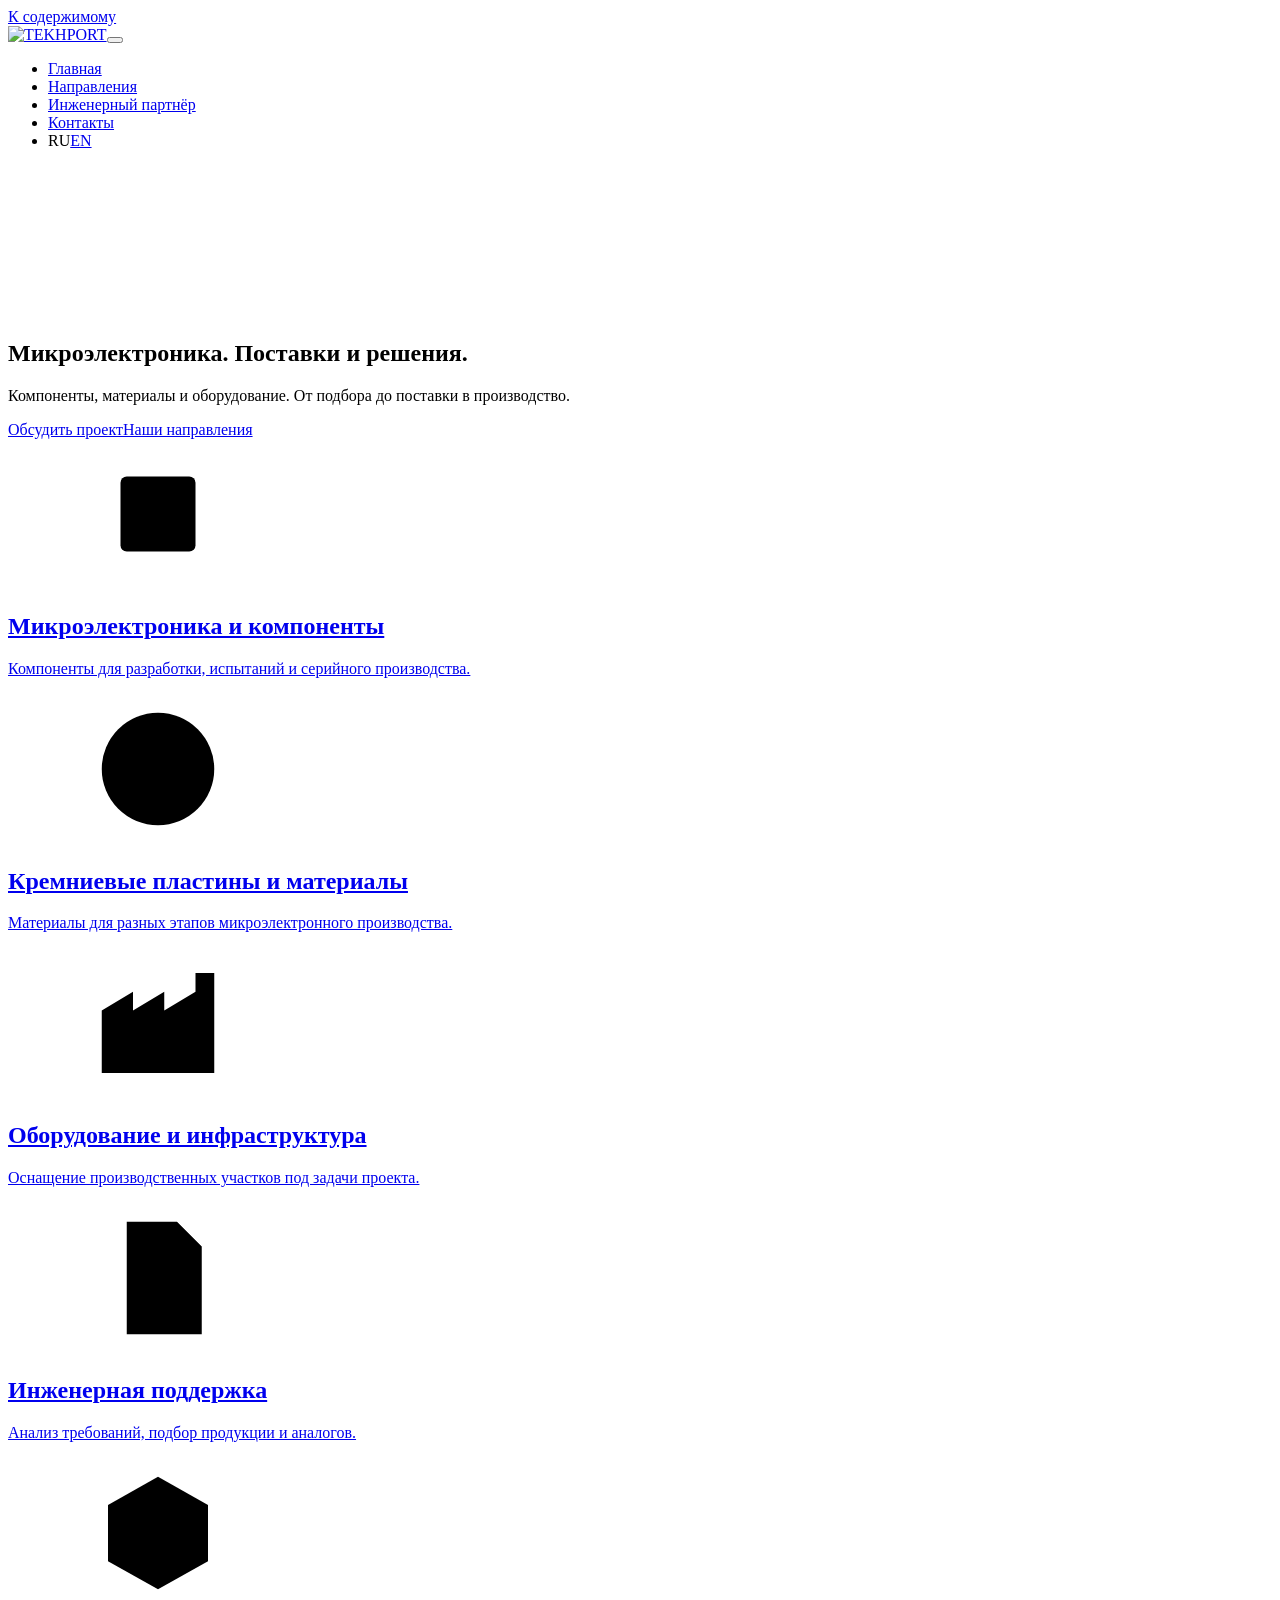
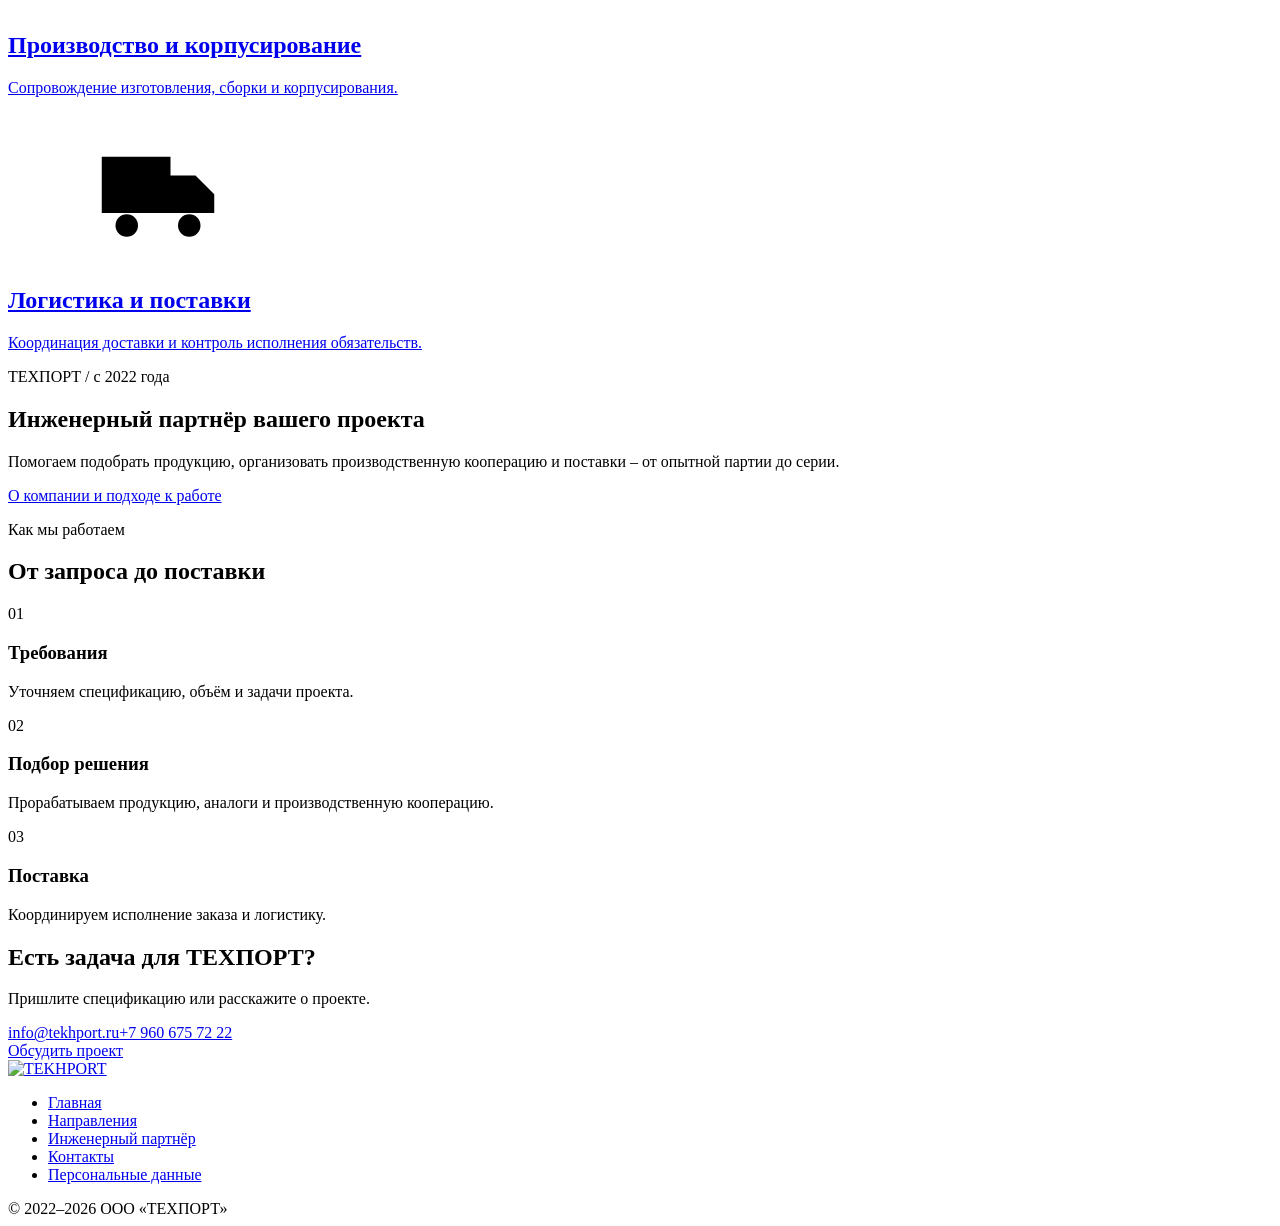
==== index.html @ 311fdd61 "Add files via upload" ====
<!doctype html>
<html lang="ru"><head><meta charset="utf-8"><meta name="viewport" content="width=device-width, initial-scale=1"><title>ТЕХПОРТ – Главная</title><meta name="description" content="Поставки микроэлектроники, материалов и оборудования. Инженерная поддержка и производственная кооперация."><meta name="theme-color" content="#071626"><link rel="icon" href="assets/images/image-bffc818ccebc.png"><link rel="stylesheet" href="assets/style.css"><script src="assets/settings.js"></script><script src="assets/site.js" defer></script></head><body data-page="home"><svg width="0" height="0" style="position:absolute" aria-hidden="true">
  <symbol id="i-chip" viewbox="0 0 24 24"><rect x="6" y="6" width="12" height="12" rx="1"></rect><rect x="9.5" y="9.5" width="5" height="5"></rect><path d="M9 3v3M15 3v3M9 18v3M15 18v3M3 9h3M3 15h3M18 9h3M18 15h3"></path></symbol>
  <symbol id="i-wafer" viewbox="0 0 24 24"><circle cx="12" cy="12" r="9"></circle><path d="M3.5 9h17M3.5 15h17M9 3.5v17M15 3.5v17"></path></symbol>
  <symbol id="i-equip" viewbox="0 0 24 24"><path d="M3 20V10l5-3v3l5-3v3l5-3v-3h3v16z"></path><path d="M7 20v-4h3v4M14 20v-4h3v4"></path></symbol>
  <symbol id="i-pack" viewbox="0 0 24 24"><path d="M12 3l8 4.5v9L12 21l-8-4.5v-9z"></path><path d="M12 12l8-4.5M12 12v9M12 12L4 7.5"></path></symbol>
  <symbol id="i-doc" viewbox="0 0 24 24"><path d="M7 3h8l4 4v14H7z"></path><path d="M15 3v4h4M10 12h6M10 16h6"></path></symbol>
  <symbol id="i-truck" viewbox="0 0 24 24"><path d="M3 7h11v9H3zM14 10h4l3 3v3h-7"></path><circle cx="7" cy="18" r="1.8"></circle><circle cx="17" cy="18" r="1.8"></circle></symbol>
</svg>

<a class="skip" href="#content">К содержимому</a><header><div class="wrap bar"><a class="logo" href="index.html" aria-label="ТЕХПОРТ – главная"><img src="assets/images/image-ec1037bbfa19.png" width="129" height="48" alt="TEKHPORT"></a><button class="burger" aria-label="Открыть меню" aria-expanded="false" aria-controls="nav"><span></span><span></span><span></span></button><nav id="nav" aria-label="Основное меню"><ul><li><a href="index.html" aria-current="page">Главная</a></li><li><a href="directions.html">Направления</a></li><li><a href="engineering.html">Инженерный партнёр</a></li><li><a href="contacts.html">Контакты</a></li><li class="lang"><span aria-current="true">RU</span><a href="en.html" hreflang="en" lang="en">EN</a></li></ul></nav></div></header><main id="content" tabindex="-1"><section class="hero" id="hero">
  <video class="hero-video" id="heroVideo" muted loop playsinline preload="none" aria-hidden="true" tabindex="-1">
    </video>
  <div class="hero-shade"></div>
  <div class="wrap hero-inner">
    <div class="hero-copy">
      <h1>Микроэлектроника.
Поставки и решения.</h1><p class="sub">Компоненты, материалы и оборудование. От подбора до поставки в производство.</p><div class="btn-row"><a class="btn btn-primary" href="contacts.html">Обсудить проект</a><a class="btn btn-ghost" href="directions.html">Наши направления</a></div></div>
  </div>
  <button class="vctl" id="vctl" type="button" hidden aria-label="Приостановить видео">
    <svg class="i-pause" viewbox="0 0 18 18" aria-hidden="true"><rect x="3" y="2" width="4" height="14"></rect><rect x="11" y="2" width="4" height="14"></rect></svg>
    <svg class="i-play" viewbox="0 0 18 18" aria-hidden="true"><path d="M4 2l12 7-12 7z"></path></svg>
  </button>
</section>

<section class="quad home-directions" aria-label="Основные направления">
  <div class="wrap quad-grid">
    <a class="qcard" href="directions.html#components"><svg class="ic" aria-hidden="true"><use href="#i-chip"></use></svg><h2>Микроэлектроника и компоненты</h2><p>Компоненты для разработки, испытаний и серийного производства.</p></a>
    <a class="qcard" href="directions.html#materials"><svg class="ic" aria-hidden="true"><use href="#i-wafer"></use></svg><h2>Кремниевые пластины и материалы</h2><p>Материалы для разных этапов микроэлектронного производства.</p></a>
    <a class="qcard" href="directions.html#equipment"><svg class="ic" aria-hidden="true"><use href="#i-equip"></use></svg><h2>Оборудование и инфраструктура</h2><p>Оснащение производственных участков под задачи проекта.</p></a>
    <a class="qcard" href="directions.html#support"><svg class="ic" aria-hidden="true"><use href="#i-doc"></use></svg><h2>Инженерная поддержка</h2><p>Анализ требований, подбор продукции и аналогов.</p></a>
  <a class="qcard" href="directions.html#contract"><svg class="ic" aria-hidden="true"><use href="#i-pack"></use></svg><h2>Производство и корпусирование</h2><p>Сопровождение изготовления, сборки и корпусирования.</p></a><a class="qcard" href="directions.html#logistics"><svg class="ic" aria-hidden="true"><use href="#i-truck"></use></svg><h2>Логистика и поставки</h2><p>Координация доставки и контроль исполнения обязательств.</p></a></div>
</section>

<section class="home-about"><div class="wrap home-about-grid"><p class="eyebrow">ТЕХПОРТ / с 2022 года</p><div><h2>Инженерный партнёр вашего проекта</h2><p class="lead">Помогаем подобрать продукцию, организовать производственную кооперацию и поставки – от опытной партии до серии.</p><a class="text-link" href="engineering.html">О компании и подходе к работе</a></div></div></section><section class="home-process"><div class="wrap"><p class="eyebrow">Как мы работаем</p><h2>От запроса до поставки</h2><div class="steps"><div class="step"><div class="n">01</div><h3>Требования</h3><p>Уточняем спецификацию, объём и задачи проекта.</p></div><div class="step"><div class="n">02</div><h3>Подбор решения</h3><p>Прорабатываем продукцию, аналоги и производственную кооперацию.</p></div><div class="step"><div class="n">03</div><h3>Поставка</h3><p>Координируем исполнение заказа и логистику.</p></div></div></div></section><section class="contact-band"><div class="wrap"><div><h2>Есть задача для ТЕХПОРТ?</h2><p>Пришлите спецификацию или расскажите о проекте.</p><div class="home-contact-links"><a href="mailto:info@tekhport.ru">info@tekhport.ru</a><a href="tel:+79606757222">+7 960 675 72 22</a></div></div><a class="btn btn-primary" href="contacts.html">Обсудить проект</a></div></section></main><footer><div class="wrap"><a class="flogo" href="index.html"><img src="assets/images/image-ec1037bbfa19.png" width="150" height="56" alt="TEKHPORT"></a><ul><li><a href="index.html">Главная</a></li><li><a href="directions.html">Направления</a></li><li><a href="engineering.html">Инженерный партнёр</a></li><li><a href="contacts.html">Контакты</a></li><li><a href="#privacy" data-open-privacy>Персональные данные</a></li></ul><span>© 2022–2026 ООО «ТЕХПОРТ»</span></div></footer><dialog id="privacy" aria-labelledby="privacy-title">
  <h2 id="privacy-title">Условия обработки персональных данных</h2>
  <p>Оператор персональных данных – ООО «ТЕХПОРТ» (info@tekhport.ru).</p>
<ol>
<li>Мы получаем данные, которые вы указываете в форме: имя, адрес электронной почты, телефон и текст сообщения.</li>
<li>Данные используются только для ответа на ваш запрос и подготовки предложения.</li>
<li>Отправляя форму, вы соглашаетесь на обработку этих данных для указанной цели. Согласие действует до достижения цели обработки или до его отзыва.</li>
<li>Чтобы отозвать согласие или запросить удаление данных, напишите на info@tekhport.ru.</li>
</ol>
  <button class="btn btn-primary" type="button" id="privacy-close">Закрыть</button>
</dialog>

</body></html>
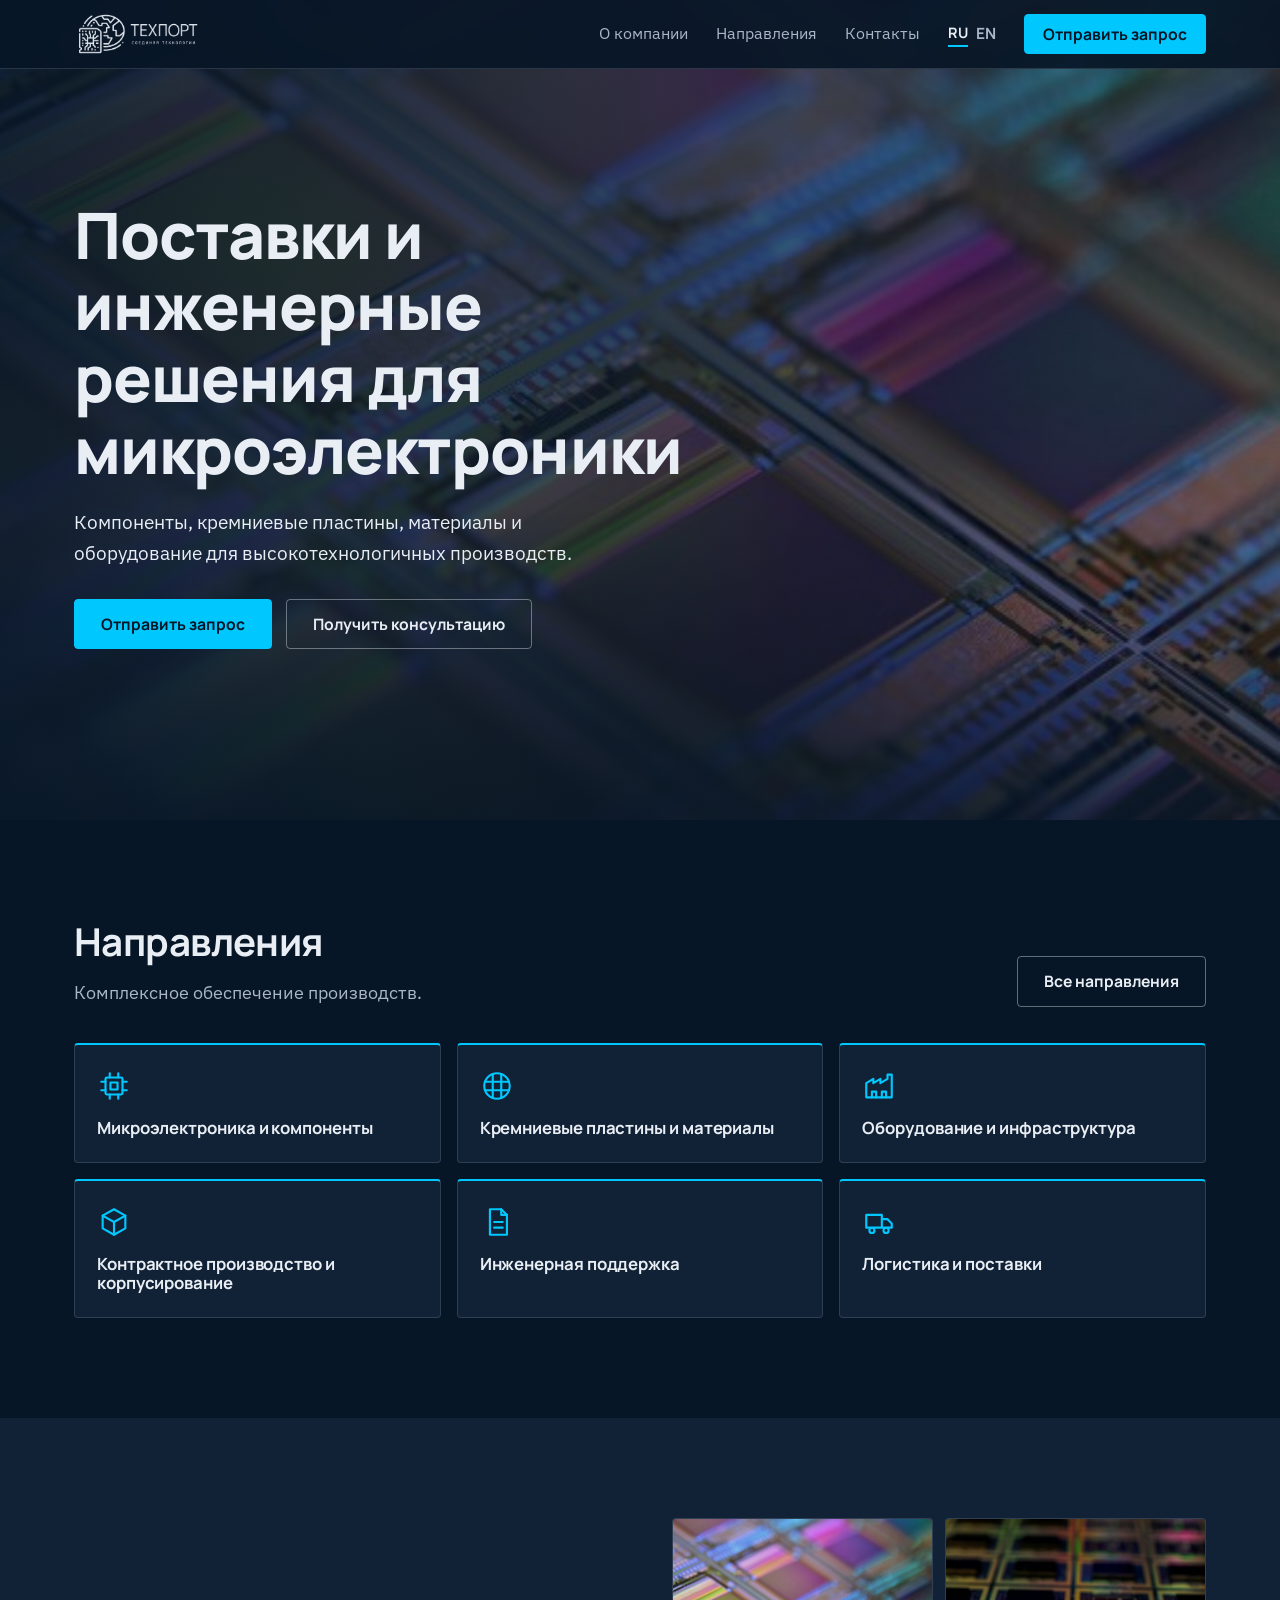
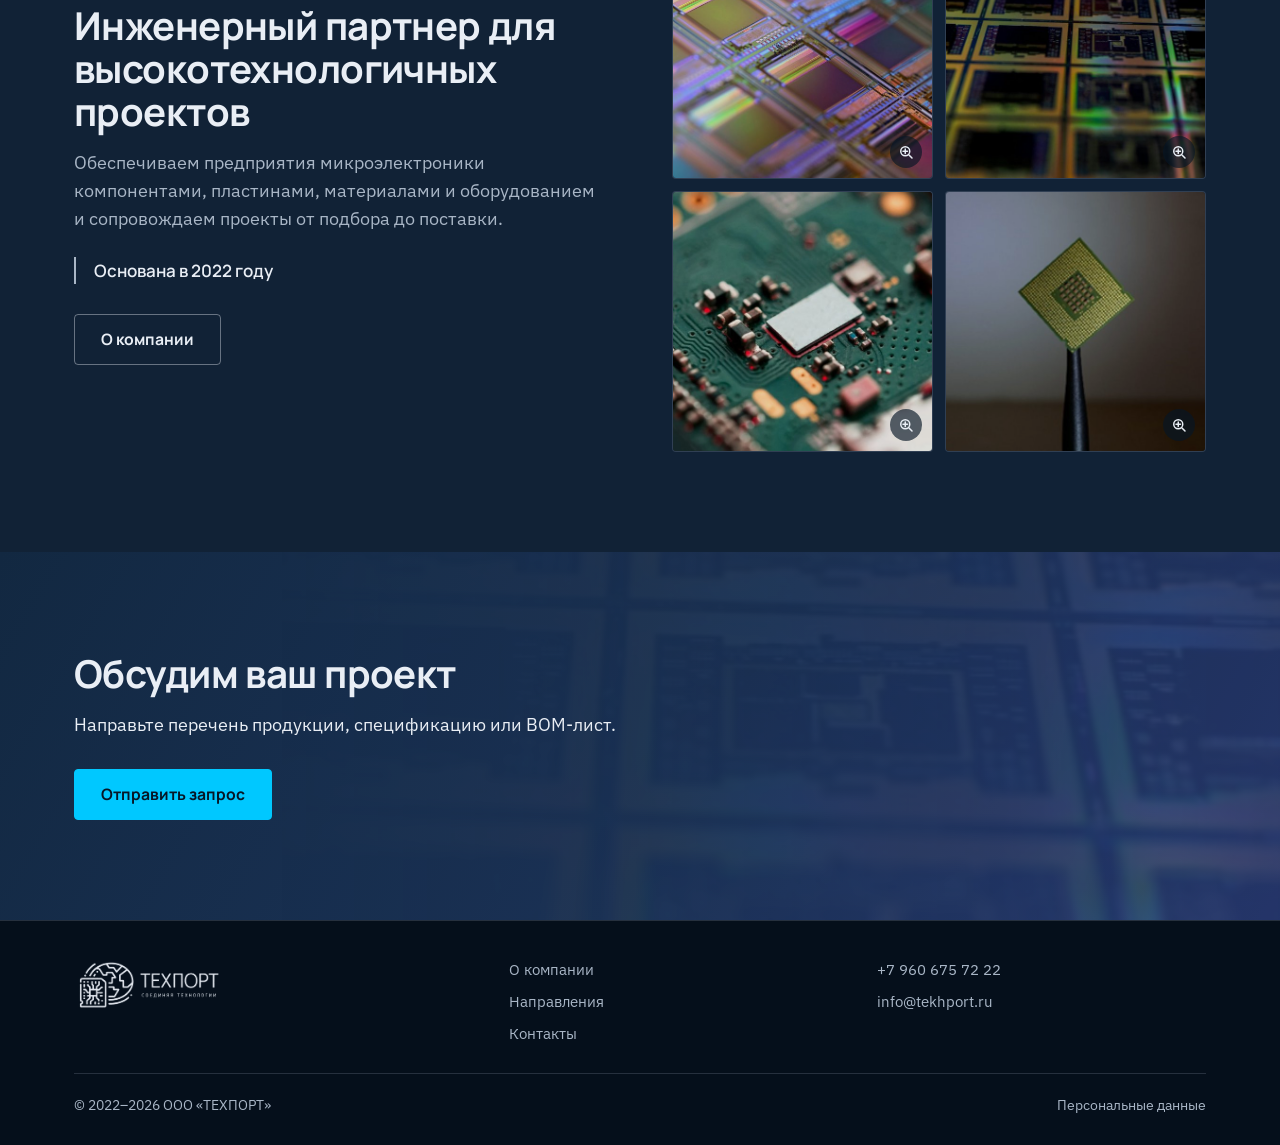
==== commit d14244be: "Add files via upload" ====
--- a/index.html
+++ b/index.html
@@ -1,40 +1,140 @@
-<!doctype html>
-<html lang="ru"><head><meta charset="utf-8"><meta name="viewport" content="width=device-width, initial-scale=1"><title>ТЕХПОРТ – Главная</title><meta name="description" content="Поставки микроэлектроники, материалов и оборудования. Инженерная поддержка и производственная кооперация."><meta name="theme-color" content="#071626"><link rel="icon" href="assets/images/image-bffc818ccebc.png"><link rel="stylesheet" href="assets/style.css"><script src="assets/settings.js"></script><script src="assets/site.js" defer></script></head><body data-page="home"><svg width="0" height="0" style="position:absolute" aria-hidden="true">
-  <symbol id="i-chip" viewbox="0 0 24 24"><rect x="6" y="6" width="12" height="12" rx="1"></rect><rect x="9.5" y="9.5" width="5" height="5"></rect><path d="M9 3v3M15 3v3M9 18v3M15 18v3M3 9h3M3 15h3M18 9h3M18 15h3"></path></symbol>
-  <symbol id="i-wafer" viewbox="0 0 24 24"><circle cx="12" cy="12" r="9"></circle><path d="M3.5 9h17M3.5 15h17M9 3.5v17M15 3.5v17"></path></symbol>
-  <symbol id="i-equip" viewbox="0 0 24 24"><path d="M3 20V10l5-3v3l5-3v3l5-3v-3h3v16z"></path><path d="M7 20v-4h3v4M14 20v-4h3v4"></path></symbol>
-  <symbol id="i-pack" viewbox="0 0 24 24"><path d="M12 3l8 4.5v9L12 21l-8-4.5v-9z"></path><path d="M12 12l8-4.5M12 12v9M12 12L4 7.5"></path></symbol>
-  <symbol id="i-doc" viewbox="0 0 24 24"><path d="M7 3h8l4 4v14H7z"></path><path d="M15 3v4h4M10 12h6M10 16h6"></path></symbol>
-  <symbol id="i-truck" viewbox="0 0 24 24"><path d="M3 7h11v9H3zM14 10h4l3 3v3h-7"></path><circle cx="7" cy="18" r="1.8"></circle><circle cx="17" cy="18" r="1.8"></circle></symbol>
+<!DOCTYPE html>
+<html lang="ru">
+<head>
+<meta charset="utf-8">
+<meta name="viewport" content="width=device-width, initial-scale=1">
+<title>ООО «ТЕХПОРТ» — поставки микроэлектроники и инженерные решения</title>
+<meta name="description" content="Поставки микроэлектроники, электронных компонентов, кремниевых пластин, материалов и оборудования для высокотехнологичных производств.">
+<meta name="theme-color" content="#071626">
+<link rel="icon" type="image/png" href="favicon.png">
+<link rel="preconnect" href="https://fonts.googleapis.com">
+<link rel="preconnect" href="https://fonts.gstatic.com" crossorigin>
+<link href="https://fonts.googleapis.com/css2?family=IBM+Plex+Sans:wght@400;500&family=Manrope:wght@500;600;700;800&display=swap" rel="stylesheet">
+<link rel="stylesheet" href="style.css">
+</head>
+<body>
+<svg width="0" height="0" style="position:absolute" aria-hidden="true">
+  <symbol id="i-chip" viewBox="0 0 24 24"><rect x="6" y="6" width="12" height="12" rx="1"/><rect x="9.5" y="9.5" width="5" height="5"/><path d="M9 3v3M15 3v3M9 18v3M15 18v3M3 9h3M3 15h3M18 9h3M18 15h3"/></symbol>
+  <symbol id="i-wafer" viewBox="0 0 24 24"><circle cx="12" cy="12" r="9"/><path d="M3.5 9h17M3.5 15h17M9 3.5v17M15 3.5v17"/></symbol>
+  <symbol id="i-equip" viewBox="0 0 24 24"><path d="M3 20V10l5-3v3l5-3v3l5-3v-3h3v16z"/><path d="M7 20v-4h3v4M14 20v-4h3v4"/></symbol>
+  <symbol id="i-pack" viewBox="0 0 24 24"><path d="M12 3l8 4.5v9L12 21l-8-4.5v-9z"/><path d="M12 12l8-4.5M12 12v9M12 12L4 7.5"/></symbol>
+  <symbol id="i-doc" viewBox="0 0 24 24"><path d="M7 3h8l4 4v14H7z"/><path d="M15 3v4h4M10 12h6M10 16h6"/></symbol>
+  <symbol id="i-truck" viewBox="0 0 24 24"><path d="M3 7h11v9H3zM14 10h4l3 3v3h-7"/><circle cx="7" cy="18" r="1.8"/><circle cx="17" cy="18" r="1.8"/></symbol>
 </svg>
 
-<a class="skip" href="#content">К содержимому</a><header><div class="wrap bar"><a class="logo" href="index.html" aria-label="ТЕХПОРТ – главная"><img src="assets/images/image-ec1037bbfa19.png" width="129" height="48" alt="TEKHPORT"></a><button class="burger" aria-label="Открыть меню" aria-expanded="false" aria-controls="nav"><span></span><span></span><span></span></button><nav id="nav" aria-label="Основное меню"><ul><li><a href="index.html" aria-current="page">Главная</a></li><li><a href="directions.html">Направления</a></li><li><a href="engineering.html">Инженерный партнёр</a></li><li><a href="contacts.html">Контакты</a></li><li class="lang"><span aria-current="true">RU</span><a href="en.html" hreflang="en" lang="en">EN</a></li></ul></nav></div></header><main id="content" tabindex="-1"><section class="hero" id="hero">
-  <video class="hero-video" id="heroVideo" muted loop playsinline preload="none" aria-hidden="true" tabindex="-1">
-    </video>
+<header>
+  <div class="wrap bar">
+    <a class="logo" href="index.html" aria-label="ТЕХПОРТ — на главную"><img src="logo.png" width="129" height="48" alt="ООО «ТЕХПОРТ»"></a>
+    <button class="burger" aria-label="Открыть меню" aria-expanded="false" aria-controls="nav"><span></span><span></span><span></span></button>
+    <nav id="nav" aria-label="Основное меню">
+      <ul>
+        <li><a href="about.html">О компании</a></li>
+        <li><a href="directions.html">Направления</a></li>
+        <li><a href="contacts.html">Контакты</a></li>
+        <li class="lang" aria-label="Language"><span aria-current="true">RU</span><a href="en.html" hreflang="en" lang="en">EN</a></li>
+        <li><a class="btn btn-primary" style="padding:10px 18px;color:var(--navy)" href="contacts.html?topic=%D0%9E%D0%B1%D1%89%D0%B8%D0%B9%20%D0%B7%D0%B0%D0%BF%D1%80%D0%BE%D1%81">Отправить запрос</a></li>
+      </ul>
+    </nav>
+  </div>
+</header>
+
+<main id="top">
+
+<section class="hero" id="hero">
+  <video class="hero-video" id="heroVideo" muted loop playsinline preload="auto" aria-hidden="true" tabindex="-1">
+    <source src="hero.mp4" type="video/mp4">
+    <source src="hero.MP4" type="video/mp4">
+    <source src="hero.mov" type="video/quicktime">
+    <source src="hero.MOV" type="video/quicktime">
+    <source src="hero.webm" type="video/webm">
+  </video>
   <div class="hero-shade"></div>
   <div class="wrap hero-inner">
     <div class="hero-copy">
-      <h1>Микроэлектроника.
-Поставки и решения.</h1><p class="sub">Компоненты, материалы и оборудование. От подбора до поставки в производство.</p><div class="btn-row"><a class="btn btn-primary" href="contacts.html">Обсудить проект</a><a class="btn btn-ghost" href="directions.html">Наши направления</a></div></div>
+      <h1>Поставки и инженерные решения для микроэлектроники</h1>
+      <p class="sub">Компоненты, кремниевые пластины, материалы и оборудование для высокотехнологичных производств.</p>
+      <div class="btn-row">
+        <a class="btn btn-primary" href="contacts.html?topic=%D0%9E%D0%B1%D1%89%D0%B8%D0%B9%20%D0%B7%D0%B0%D0%BF%D1%80%D0%BE%D1%81">Отправить запрос</a>
+        <a class="btn btn-ghost" href="contacts.html?topic=%D0%9A%D0%BE%D0%BD%D1%81%D1%83%D0%BB%D1%8C%D1%82%D0%B0%D1%86%D0%B8%D1%8F">Получить консультацию</a>
+      </div>
+    </div>
   </div>
   <button class="vctl" id="vctl" type="button" hidden aria-label="Приостановить видео">
-    <svg class="i-pause" viewbox="0 0 18 18" aria-hidden="true"><rect x="3" y="2" width="4" height="14"></rect><rect x="11" y="2" width="4" height="14"></rect></svg>
-    <svg class="i-play" viewbox="0 0 18 18" aria-hidden="true"><path d="M4 2l12 7-12 7z"></path></svg>
+    <svg class="i-pause" viewBox="0 0 18 18" aria-hidden="true"><rect x="3" y="2" width="4" height="14"/><rect x="11" y="2" width="4" height="14"/></svg>
+    <svg class="i-play" viewBox="0 0 18 18" aria-hidden="true"><path d="M4 2l12 7-12 7z"/></svg>
   </button>
 </section>
 
-<section class="quad home-directions" aria-label="Основные направления">
-  <div class="wrap quad-grid">
-    <a class="qcard" href="directions.html#components"><svg class="ic" aria-hidden="true"><use href="#i-chip"></use></svg><h2>Микроэлектроника и компоненты</h2><p>Компоненты для разработки, испытаний и серийного производства.</p></a>
-    <a class="qcard" href="directions.html#materials"><svg class="ic" aria-hidden="true"><use href="#i-wafer"></use></svg><h2>Кремниевые пластины и материалы</h2><p>Материалы для разных этапов микроэлектронного производства.</p></a>
-    <a class="qcard" href="directions.html#equipment"><svg class="ic" aria-hidden="true"><use href="#i-equip"></use></svg><h2>Оборудование и инфраструктура</h2><p>Оснащение производственных участков под задачи проекта.</p></a>
-    <a class="qcard" href="directions.html#support"><svg class="ic" aria-hidden="true"><use href="#i-doc"></use></svg><h2>Инженерная поддержка</h2><p>Анализ требований, подбор продукции и аналогов.</p></a>
-  <a class="qcard" href="directions.html#contract"><svg class="ic" aria-hidden="true"><use href="#i-pack"></use></svg><h2>Производство и корпусирование</h2><p>Сопровождение изготовления, сборки и корпусирования.</p></a><a class="qcard" href="directions.html#logistics"><svg class="ic" aria-hidden="true"><use href="#i-truck"></use></svg><h2>Логистика и поставки</h2><p>Координация доставки и контроль исполнения обязательств.</p></a></div>
+<section class="sec">
+  <div class="wrap">
+    <div class="head-row">
+      <div><h2>Направления</h2><p class="lead">Комплексное обеспечение производств.</p></div>
+      <a class="btn btn-ghost" href="directions.html">Все направления</a>
+    </div>
+    <div class="tiles">
+      <a class="tile" href="directions.html#components"><svg class="ic" aria-hidden="true"><use href="#i-chip"/></svg><h3>Микроэлектроника и компоненты</h3></a>
+      <a class="tile" href="directions.html#materials"><svg class="ic" aria-hidden="true"><use href="#i-wafer"/></svg><h3>Кремниевые пластины и материалы</h3></a>
+      <a class="tile" href="directions.html#equipment"><svg class="ic" aria-hidden="true"><use href="#i-equip"/></svg><h3>Оборудование и инфраструктура</h3></a>
+      <a class="tile" href="directions.html#contract"><svg class="ic" aria-hidden="true"><use href="#i-pack"/></svg><h3>Контрактное производство и корпусирование</h3></a>
+      <a class="tile" href="directions.html#support"><svg class="ic" aria-hidden="true"><use href="#i-doc"/></svg><h3>Инженерная поддержка</h3></a>
+      <a class="tile" href="directions.html#logistics"><svg class="ic" aria-hidden="true"><use href="#i-truck"/></svg><h3>Логистика и поставки</h3></a>
+    </div>
+  </div>
 </section>
 
-<section class="home-about"><div class="wrap home-about-grid"><p class="eyebrow">ТЕХПОРТ / с 2022 года</p><div><h2>Инженерный партнёр вашего проекта</h2><p class="lead">Помогаем подобрать продукцию, организовать производственную кооперацию и поставки – от опытной партии до серии.</p><a class="text-link" href="engineering.html">О компании и подходе к работе</a></div></div></section><section class="home-process"><div class="wrap"><p class="eyebrow">Как мы работаем</p><h2>От запроса до поставки</h2><div class="steps"><div class="step"><div class="n">01</div><h3>Требования</h3><p>Уточняем спецификацию, объём и задачи проекта.</p></div><div class="step"><div class="n">02</div><h3>Подбор решения</h3><p>Прорабатываем продукцию, аналоги и производственную кооперацию.</p></div><div class="step"><div class="n">03</div><h3>Поставка</h3><p>Координируем исполнение заказа и логистику.</p></div></div></div></section><section class="contact-band"><div class="wrap"><div><h2>Есть задача для ТЕХПОРТ?</h2><p>Пришлите спецификацию или расскажите о проекте.</p><div class="home-contact-links"><a href="mailto:info@tekhport.ru">info@tekhport.ru</a><a href="tel:+79606757222">+7 960 675 72 22</a></div></div><a class="btn btn-primary" href="contacts.html">Обсудить проект</a></div></section></main><footer><div class="wrap"><a class="flogo" href="index.html"><img src="assets/images/image-ec1037bbfa19.png" width="150" height="56" alt="TEKHPORT"></a><ul><li><a href="index.html">Главная</a></li><li><a href="directions.html">Направления</a></li><li><a href="engineering.html">Инженерный партнёр</a></li><li><a href="contacts.html">Контакты</a></li><li><a href="#privacy" data-open-privacy>Персональные данные</a></li></ul><span>© 2022–2026 ООО «ТЕХПОРТ»</span></div></footer><dialog id="privacy" aria-labelledby="privacy-title">
+<section class="sec alt">
+  <div class="wrap two">
+    <div>
+      <h2>Инженерный партнер для высокотехнологичных проектов</h2>
+      <p class="lead">Обеспечиваем предприятия микроэлектроники компонентами, пластинами, материалами и оборудованием и сопровождаем проекты от подбора до поставки.</p>
+      <p class="fact">Основана в 2022 году</p>
+      <div class="btn-row"><a class="btn btn-ghost" href="about.html">О компании</a></div>
+    </div>
+    <div><div class="gal">
+  <button class="ph" type="button" data-lb aria-label="Открыть фото 1"><img src="photo-1.jpg" alt="Кремниевая пластина, макросъемка" loading="lazy"></button>
+  <button class="ph" type="button" data-lb aria-label="Открыть фото 2"><img src="photo-2.jpg" alt="Кристаллы на кремниевой пластине" loading="lazy"></button>
+  <button class="ph" type="button" data-lb aria-label="Открыть фото 3"><img src="photo-3.jpg" alt="Печатная плата с микросхемой" loading="lazy"></button>
+  <button class="ph" type="button" data-lb aria-label="Открыть фото 4"><img src="photo-4.jpg" alt="Микропроцессор в пинцете" loading="lazy"></button>
+</div>
+<p class="hint">Листайте и нажимайте на фото, чтобы открыть на весь экран.</p></div>
+  </div>
+</section>
+
+<section class="sec cta">
+  <div class="wrap">
+    <h2>Обсудим ваш проект</h2>
+    <p class="lead" style="color:var(--silver)">Направьте перечень продукции, спецификацию или BOM-лист.</p>
+    <div class="btn-row"><a class="btn btn-primary" href="contacts.html?topic=%D0%9E%D0%B1%D1%89%D0%B8%D0%B9%20%D0%B7%D0%B0%D0%BF%D1%80%D0%BE%D1%81">Отправить запрос</a></div>
+  </div>
+</section>
+
+</main>
+
+<footer>
+  <div class="wrap">
+    <div class="f-grid">
+      <a class="flogo" href="index.html" aria-label="ТЕХПОРТ — на главную"><img src="logo.png" width="150" height="56" alt="ООО «ТЕХПОРТ»"></a>
+      <div>
+        <ul aria-label="Разделы">
+          <li><a href="about.html">О компании</a></li>
+          <li><a href="directions.html">Направления</a></li>
+          <li><a href="contacts.html">Контакты</a></li>
+        </ul>
+      </div>
+      <div>
+        <ul aria-label="Контакты">
+          <li><a href="tel:+79606757222">+7 960 675 72 22</a></li>
+          <li><a href="mailto:info@tekhport.ru">info@tekhport.ru</a></li>
+        </ul>
+      </div>
+    </div>
+    <div class="f-bottom"><span>© 2022–2026 ООО «ТЕХПОРТ»</span><a href="#privacy" data-open-privacy>Персональные данные</a></div>
+  </div>
+</footer>
+
+<dialog class="pv" id="privacy" aria-labelledby="privacy-title">
   <h2 id="privacy-title">Условия обработки персональных данных</h2>
-  <p>Оператор персональных данных – ООО «ТЕХПОРТ» (info@tekhport.ru).</p>
+  <p>Оператор персональных данных — ООО «ТЕХПОРТ» (info@tekhport.ru).</p>
 <ol>
 <li>Мы получаем данные, которые вы указываете в форме: имя, адрес электронной почты, телефон и текст сообщения.</li>
 <li>Данные используются только для ответа на ваш запрос и подготовки предложения.</li>
@@ -44,4 +144,14 @@
   <button class="btn btn-primary" type="button" id="privacy-close">Закрыть</button>
 </dialog>
 
-</body></html>+<dialog class="lb" id="lightbox" aria-label="Открыть фото">
+  <div class="lb-stage" id="lb-stage"><img id="lb-img" src="" alt=""></div>
+  <button class="lbb lb-close" id="lb-close" type="button" aria-label="Закрыть"><svg viewBox="0 0 24 24"><path d="M6 6l12 12M18 6L6 18"/></svg></button>
+  <button class="lbb lb-prev" id="lb-prev" type="button" aria-label="Предыдущее фото"><svg viewBox="0 0 24 24"><path d="M15 5l-7 7 7 7"/></svg></button>
+  <button class="lbb lb-next" id="lb-next" type="button" aria-label="Следующее фото"><svg viewBox="0 0 24 24"><path d="M9 5l7 7-7 7"/></svg></button>
+  <div class="lb-count" id="lb-count" aria-live="polite"></div>
+</dialog>
+
+<script src="site.js"></script>
+</body>
+</html>
--- a/style.css
+++ b/style.css
@@ -0,0 +1,233 @@
+:root{
+  --navy:#071626;--graphite:#112236;--cyan:#00c8ff;--violet:#6c7bff;--silver:#e9eef5;--muted:#a9b6c6;
+  --line:rgba(169,182,198,.2);
+  --head:"Manrope","Inter",system-ui,-apple-system,"Segoe UI",Roboto,sans-serif;
+  --body:"IBM Plex Sans","Inter",system-ui,-apple-system,"Segoe UI",Roboto,sans-serif;
+}
+*{box-sizing:border-box;margin:0;padding:0}
+[hidden]{display:none!important}
+html{scroll-behavior:smooth;scroll-padding-top:76px}
+body{background:var(--navy);color:var(--silver);font-family:var(--body);font-size:17px;line-height:1.6;-webkit-font-smoothing:antialiased}
+img{display:block;max-width:100%}
+a{color:inherit}
+h1,h2,h3{font-family:var(--head);line-height:1.12;letter-spacing:-.015em;font-weight:700}
+h1{font-size:clamp(1.85rem,5.2vw,4rem);font-weight:800}
+h2{font-size:clamp(1.6rem,3.4vw,2.4rem)}
+h3{font-size:1.1rem;letter-spacing:-.005em}
+p{max-width:62ch}
+.wrap{max-width:1180px;margin:0 auto;padding:0 24px}
+.sec{padding:clamp(56px,8vw,100px) 0}
+.alt{background:var(--graphite)}
+.lead{color:var(--muted);font-size:1.1rem;margin-top:16px}
+:focus-visible{outline:2px solid var(--cyan);outline-offset:3px}
+
+/* Buttons */
+.btn{display:inline-block;font-family:var(--head);font-weight:700;font-size:.98rem;line-height:1.2;text-decoration:none;padding:15px 26px;border-radius:4px;border:1.5px solid var(--cyan);cursor:pointer;transition:background .2s,color .2s,border-color .2s}
+.btn-primary{background:var(--cyan);color:var(--navy)}
+.btn-primary:hover{background:#4fdcff;border-color:#4fdcff}
+.btn-ghost{background:transparent;color:var(--silver);border-color:rgba(233,238,245,.4)}
+.btn-ghost:hover{border-color:var(--cyan);color:var(--cyan)}
+.btn[disabled]{opacity:.6;cursor:progress}
+.btn-row{display:flex;flex-wrap:wrap;gap:14px;margin-top:30px}
+
+/* Header */
+header{position:fixed;inset:0 0 auto 0;z-index:50;background:rgba(7,22,38,.9);backdrop-filter:blur(10px);-webkit-backdrop-filter:blur(10px);border-bottom:1px solid var(--line)}
+.bar{display:flex;align-items:center;justify-content:space-between;height:68px}
+.logo{display:block;line-height:0}
+.logo img{height:48px;width:auto}
+nav ul{display:flex;gap:28px;list-style:none;align-items:center}
+nav a{text-decoration:none;color:var(--muted);font-size:.97rem;transition:color .2s}
+nav a:hover,nav a[aria-current="page"]{color:var(--silver)}
+nav a[aria-current="page"]{border-bottom:2px solid var(--cyan);padding-bottom:2px}
+.lang{display:flex;gap:8px;font-family:var(--head);font-weight:700;font-size:.9rem;color:var(--muted)}
+.lang [aria-current]{color:var(--silver);border-bottom:2px solid var(--cyan)}
+.burger{display:none;background:none;border:0;color:var(--silver);width:44px;height:44px;cursor:pointer}
+.burger span{display:block;width:24px;height:2px;background:currentColor;margin:6px auto;transition:transform .2s,opacity .2s}
+.burger[aria-expanded="true"] span:nth-child(1){transform:translateY(8px) rotate(45deg)}
+.burger[aria-expanded="true"] span:nth-child(2){opacity:0}
+.burger[aria-expanded="true"] span:nth-child(3){transform:translateY(-8px) rotate(-45deg)}
+
+/* Hero with video (home) */
+.hero{position:relative;isolation:isolate;overflow:hidden;display:flex;align-items:center;min-height:min(100vh,820px);min-height:min(100svh,820px);padding-top:68px;background:url("photo-1.jpg") center/cover no-repeat,#071626}
+.hero-video{position:absolute;inset:0;width:100%;height:100%;object-fit:cover;opacity:0;transition:opacity .9s ease;z-index:-2}
+.hero-video.ready{opacity:1}
+.hero-shade{position:absolute;inset:0;z-index:-1;background:
+  linear-gradient(90deg,rgba(7,22,38,.93) 0%,rgba(7,22,38,.74) 48%,rgba(7,22,38,.34) 100%),
+  linear-gradient(0deg,rgba(7,22,38,.75) 0%,transparent 38%)}
+.hero-inner{width:100%;padding-top:56px;padding-bottom:96px}
+.hero-copy{max-width:700px}
+.hero p.sub{font-size:1.2rem;color:var(--silver);margin-top:22px;max-width:46ch}
+.vctl{position:absolute;right:24px;bottom:24px;width:46px;height:46px;border-radius:50%;border:1px solid rgba(233,238,245,.5);background:rgba(7,22,38,.55);color:var(--silver);display:grid;place-items:center;cursor:pointer;transition:border-color .2s,color .2s}
+.vctl:hover{border-color:var(--cyan);color:var(--cyan)}
+.vctl svg{width:18px;height:18px;fill:currentColor}
+.vctl .i-play{display:none}
+.vctl.paused .i-play{display:block}
+.vctl.paused .i-pause{display:none}
+
+/* Inner page head */
+.phead{padding:calc(68px + clamp(44px,6vw,80px)) 0 clamp(32px,5vw,52px);background:radial-gradient(900px 400px at 85% 0,rgba(0,200,255,.10),transparent 60%),linear-gradient(180deg,#071626,#0b1d31);border-bottom:1px solid var(--line)}
+.phead h1{font-size:clamp(2rem,4.6vw,3.2rem)}
+.phead .lead{max-width:60ch}
+.chips{display:flex;gap:10px;overflow-x:auto;margin-top:26px;padding-bottom:4px;scrollbar-width:none}
+.chips::-webkit-scrollbar{display:none}
+.chips a{flex:none;text-decoration:none;border:1px solid var(--line);border-radius:999px;padding:8px 16px;font-size:.92rem;color:var(--muted);transition:border-color .2s,color .2s}
+.chips a:hover{border-color:var(--cyan);color:var(--silver)}
+
+/* Direction tiles (home) */
+.ic{width:34px;height:34px;fill:none;stroke:var(--cyan);stroke-width:1.5;stroke-linecap:round;stroke-linejoin:round;flex:none}
+.tiles{display:grid;grid-template-columns:repeat(3,1fr);gap:16px;margin-top:36px}
+.tile{display:flex;flex-direction:column;gap:16px;text-decoration:none;background:var(--graphite);border:1px solid var(--line);border-top:2px solid var(--cyan);border-radius:4px;padding:24px 22px;transition:background .2s,border-color .2s}
+.tile:hover{background:#16304b;border-color:rgba(0,200,255,.5);border-top-color:var(--cyan)}
+.tile h3{font-size:1.05rem}
+.head-row{display:flex;flex-wrap:wrap;gap:20px 40px;justify-content:space-between;align-items:flex-end}
+
+/* About teaser + gallery */
+.two{display:grid;grid-template-columns:1fr 1fr;gap:64px;align-items:center}
+.two>*{min-width:0}
+.fact{margin-top:24px;padding-left:18px;border-left:2px solid var(--muted);color:var(--silver);font-family:var(--head);font-weight:600}
+.gal{display:grid;grid-template-columns:1fr 1fr;gap:12px}
+.gal.wide{grid-template-columns:repeat(4,1fr)}
+.ph{position:relative;display:block;width:100%;padding:0;border:1px solid var(--line);border-radius:4px;overflow:hidden;background:var(--graphite);cursor:zoom-in;aspect-ratio:1/1;-webkit-tap-highlight-color:transparent}
+.ph img{width:100%;height:100%;object-fit:cover;filter:brightness(.92);transition:transform .35s}
+.ph:hover img{transform:scale(1.04)}
+.ph::after{content:"";position:absolute;right:10px;bottom:10px;width:32px;height:32px;border-radius:50%;background:rgba(7,22,38,.65) url("data:image/svg+xml,%3Csvg xmlns='http://www.w3.org/2000/svg' viewBox='0 0 24 24' fill='none' stroke='%23e9eef5' stroke-width='2' stroke-linecap='round'%3E%3Ccircle cx='11' cy='11' r='6'/%3E%3Cpath d='M20 20l-4-4M11 8v6M8 11h6'/%3E%3C/svg%3E") center/18px no-repeat}
+.hint{display:none;color:var(--muted);font-size:.9rem;margin-top:12px}
+
+/* Lightbox */
+.lb{margin:0;padding:0;border:0;border-radius:0;width:100vw;height:100vh;height:100dvh;max-width:none;max-height:none;overflow:hidden;background:#030a12;color:var(--silver)}
+.lb::backdrop{background:#030a12}
+.lb-stage{position:absolute;inset:0;display:grid;place-items:center;padding:64px 12px 84px}
+.lb-stage img{max-width:100%;max-height:100%;object-fit:contain;touch-action:pan-y pinch-zoom;-webkit-user-select:none;user-select:none}
+.lbb{position:absolute;width:48px;height:48px;border-radius:50%;background:rgba(17,34,54,.85);border:1px solid rgba(233,238,245,.4);color:var(--silver);display:grid;place-items:center;cursor:pointer}
+.lbb:hover{border-color:var(--cyan);color:var(--cyan)}
+.lbb svg{width:22px;height:22px;fill:none;stroke:currentColor;stroke-width:2;stroke-linecap:round;stroke-linejoin:round}
+.lb-close{top:14px;right:14px}
+.lb-prev{bottom:18px;left:18px}
+.lb-next{bottom:18px;right:18px}
+.lb-count{position:absolute;bottom:30px;left:50%;transform:translateX(-50%);font-family:var(--head);font-weight:600;color:var(--muted)}
+@media (min-width:961px){
+  .lb-prev,.lb-next{bottom:auto;top:50%;margin-top:-24px}
+}
+
+/* Detail rows (directions) */
+.rows{display:grid;gap:clamp(56px,8vw,96px)}
+.row{display:grid;grid-template-columns:1fr 1fr;gap:64px;align-items:center}
+.row>*{min-width:0}
+.row.flip .vis{order:-1}
+.row .btn{margin-top:28px}
+.vis img{width:100%;aspect-ratio:4/3;object-fit:cover;border-radius:4px;border:1px solid var(--line);filter:brightness(.9)}
+.spec{list-style:none;border:1px solid var(--line);border-radius:4px;padding:8px 26px;background:
+  linear-gradient(rgba(7,22,38,.55),rgba(7,22,38,.55)),
+  repeating-linear-gradient(0deg,transparent 0 47px,rgba(169,182,198,.10) 47px 48px),
+  repeating-linear-gradient(90deg,transparent 0 47px,rgba(169,182,198,.10) 47px 48px)}
+.spec li{display:flex;gap:14px;align-items:center;padding:18px 0;border-bottom:1px solid var(--line);font-family:var(--head);font-weight:600}
+.spec li:last-child{border-bottom:0}
+.spec li::before{content:"";flex:none;width:9px;height:9px;border:1.5px solid var(--cyan);transform:rotate(45deg)}
+
+/* Advantages & steps (about) */
+.adv-grid{display:grid;grid-template-columns:repeat(auto-fit,minmax(240px,1fr));gap:16px;margin-top:36px}
+.adv{background:var(--graphite);border:1px solid var(--line);border-radius:4px;padding:22px 22px;display:flex;gap:14px;align-items:flex-start;font-family:var(--head);font-weight:600;font-size:1.05rem;line-height:1.3}
+.adv::before{content:"";flex:none;margin-top:5px;width:9px;height:9px;background:var(--cyan)}
+.adv:nth-child(even)::before{background:var(--violet)}
+.steps{display:grid;grid-template-columns:repeat(3,1fr);margin-top:40px;border-top:1px solid var(--line)}
+.step{padding:28px 28px 8px 0}
+.step+.step{padding-left:28px;border-left:1px solid var(--line)}
+.step .n{font-family:var(--head);font-weight:800;font-size:2.2rem;color:var(--violet);line-height:1}
+.step h3{margin-top:14px}
+.step p{color:var(--muted);margin-top:8px;font-size:.97rem}
+
+/* CTA band */
+.cta{position:relative;background:linear-gradient(120deg,#122841 0%,#1b3358 55%,#3a4a9e 140%);overflow:hidden}
+.cta .wrap{position:relative;z-index:1}
+.cta h2{max-width:22ch}
+.cta::before{content:"";position:absolute;inset:0;background:url("photo-2.jpg") right center/cover;opacity:.16;-webkit-mask-image:linear-gradient(90deg,transparent 20%,#000);mask-image:linear-gradient(90deg,transparent 20%,#000)}
+
+/* Contacts page */
+.c-grid{display:grid;grid-template-columns:1.15fr .85fr;gap:72px;align-items:start}
+.c-grid>*{min-width:0}
+form{display:grid;gap:14px}
+label{font-size:.92rem;color:var(--muted);display:block;margin-bottom:6px}
+input[type=text],input[type=email],input[type=tel],textarea{width:100%;font:inherit;color:var(--silver);background:rgba(15,23,42,.7);border:1px solid rgba(233,238,245,.35);border-radius:4px;padding:14px 16px}
+input:focus,textarea:focus{border-color:var(--cyan);outline:none;box-shadow:0 0 0 3px rgba(0,200,255,.18)}
+textarea{min-height:130px;resize:vertical}
+.two-f{display:grid;grid-template-columns:1fr 1fr;gap:14px}
+.topic{display:none;font-size:.92rem;color:var(--cyan)}
+.topic.on{display:block}
+.hp{position:absolute;left:-9999px;width:1px;height:1px;overflow:hidden}
+.consent{display:flex;gap:10px;align-items:flex-start;font-size:.9rem;color:var(--muted);margin:0}
+.consent input{margin-top:4px;accent-color:var(--cyan)}
+.consent a{color:var(--silver);text-underline-offset:3px}
+form .btn{justify-self:start;margin-top:6px}
+.status{font-size:.95rem;color:var(--cyan);min-height:1.4em}
+.status.err{color:#ffb4a8}
+.status a{color:inherit}
+.info h3{margin-bottom:22px}
+.info dl{display:grid;gap:22px}
+.info dt{color:var(--muted);font-size:.9rem}
+.info dd{font-family:var(--head);font-weight:600;font-size:1.2rem;margin-top:2px}
+.info dd.addr{font-family:var(--body);font-weight:400;font-size:1rem;color:var(--silver)}
+.info a{text-decoration:none}
+.info a:hover{color:var(--cyan)}
+.soc{display:flex;gap:12px;margin-top:30px}
+.soc a{display:grid;place-items:center;width:48px;height:48px;border-radius:50%;background:#e9eef5;color:var(--navy);transition:background .2s}
+.soc a:hover{background:var(--cyan);color:var(--navy)}
+.soc svg{width:22px;height:22px;fill:none;stroke:currentColor;stroke-width:1.8;stroke-linecap:round;stroke-linejoin:round}
+
+/* Footer */
+footer{background:#050f1b;padding:36px 0 28px;color:var(--muted);font-size:.95rem;border-top:1px solid var(--line)}
+.f-grid{display:grid;grid-template-columns:1.2fr 1fr 1fr;gap:28px 40px;align-items:start}
+footer .flogo img{height:56px;width:auto}
+footer ul{list-style:none;display:grid;gap:8px}
+footer a{text-decoration:none}
+footer a:hover{color:var(--silver)}
+.f-bottom{display:flex;flex-wrap:wrap;gap:10px 30px;justify-content:space-between;margin-top:28px;padding-top:20px;border-top:1px solid var(--line);font-size:.88rem}
+
+/* Privacy dialog */
+dialog.pv{margin:auto;border:1px solid var(--line);background:var(--graphite);color:var(--silver);border-radius:6px;width:calc(100% - 32px);max-width:640px;max-height:85vh;overflow:auto;padding:28px}
+dialog.pv::backdrop{background:rgba(3,10,18,.72)}
+dialog.pv h2{font-size:1.4rem}
+dialog.pv p,dialog.pv li{font-size:.95rem;color:var(--muted);margin-top:10px;max-width:none}
+dialog.pv ol{padding-left:20px}
+dialog.pv .btn{margin-top:22px}
+
+/* Responsive */
+@media (max-width:960px){
+  .two,.row,.c-grid{grid-template-columns:1fr;gap:36px}
+  .row.flip .vis{order:0}
+  .tiles{grid-template-columns:1fr 1fr}
+  .steps{grid-template-columns:1fr}
+  .step,.step+.step{padding:22px 0;border-left:0;border-bottom:1px solid var(--line)}
+  .hero-shade{background:linear-gradient(0deg,rgba(7,22,38,.9) 0%,rgba(7,22,38,.72) 60%,rgba(7,22,38,.55) 100%)}
+  .gal,.gal.wide{display:flex;overflow-x:auto;scroll-snap-type:x mandatory;gap:12px;margin:0 -24px;padding:0 24px 4px;scroll-padding:0 24px;-webkit-overflow-scrolling:touch;scrollbar-width:none}
+  .gal::-webkit-scrollbar{display:none}
+  .gal .ph{flex:0 0 76%;max-width:360px;scroll-snap-align:start}
+  .hint{display:block}
+  .f-grid{grid-template-columns:1fr 1fr}
+  .f-grid>:first-child{grid-column:1/-1}
+}
+@media (max-width:860px){
+  .burger{display:block}
+  nav{position:absolute;top:68px;left:0;right:0;background:var(--navy);border-bottom:1px solid var(--line);display:none}
+  nav.open{display:block}
+  nav ul{flex-direction:column;align-items:stretch;gap:0;padding:8px 24px 16px}
+  nav a{display:block;padding:14px 0;border-bottom:1px solid var(--line);font-size:1.05rem}
+  nav a[aria-current="page"]{padding-bottom:14px}
+  nav a.btn{margin-top:14px;text-align:center;padding:14px 18px!important}
+  .lang{padding:14px 0}
+  .lang a,.lang span{border-bottom:0;padding:0}
+  .lang [aria-current]{border-bottom:2px solid var(--cyan)}
+}
+@media (max-width:560px){
+  body{font-size:16px}
+  .two-f,.f-grid{grid-template-columns:1fr}
+  .tiles{grid-template-columns:1fr;gap:12px}
+  .tile{flex-direction:row;align-items:center;padding:18px 20px}
+  .btn{width:100%;text-align:center}
+  form .btn{justify-self:stretch}
+  .hero-inner{padding-top:36px;padding-bottom:92px}
+  .logo img{height:42px}
+}
+@media (prefers-reduced-motion:reduce){
+  html{scroll-behavior:auto}
+  *{transition:none!important}
+}
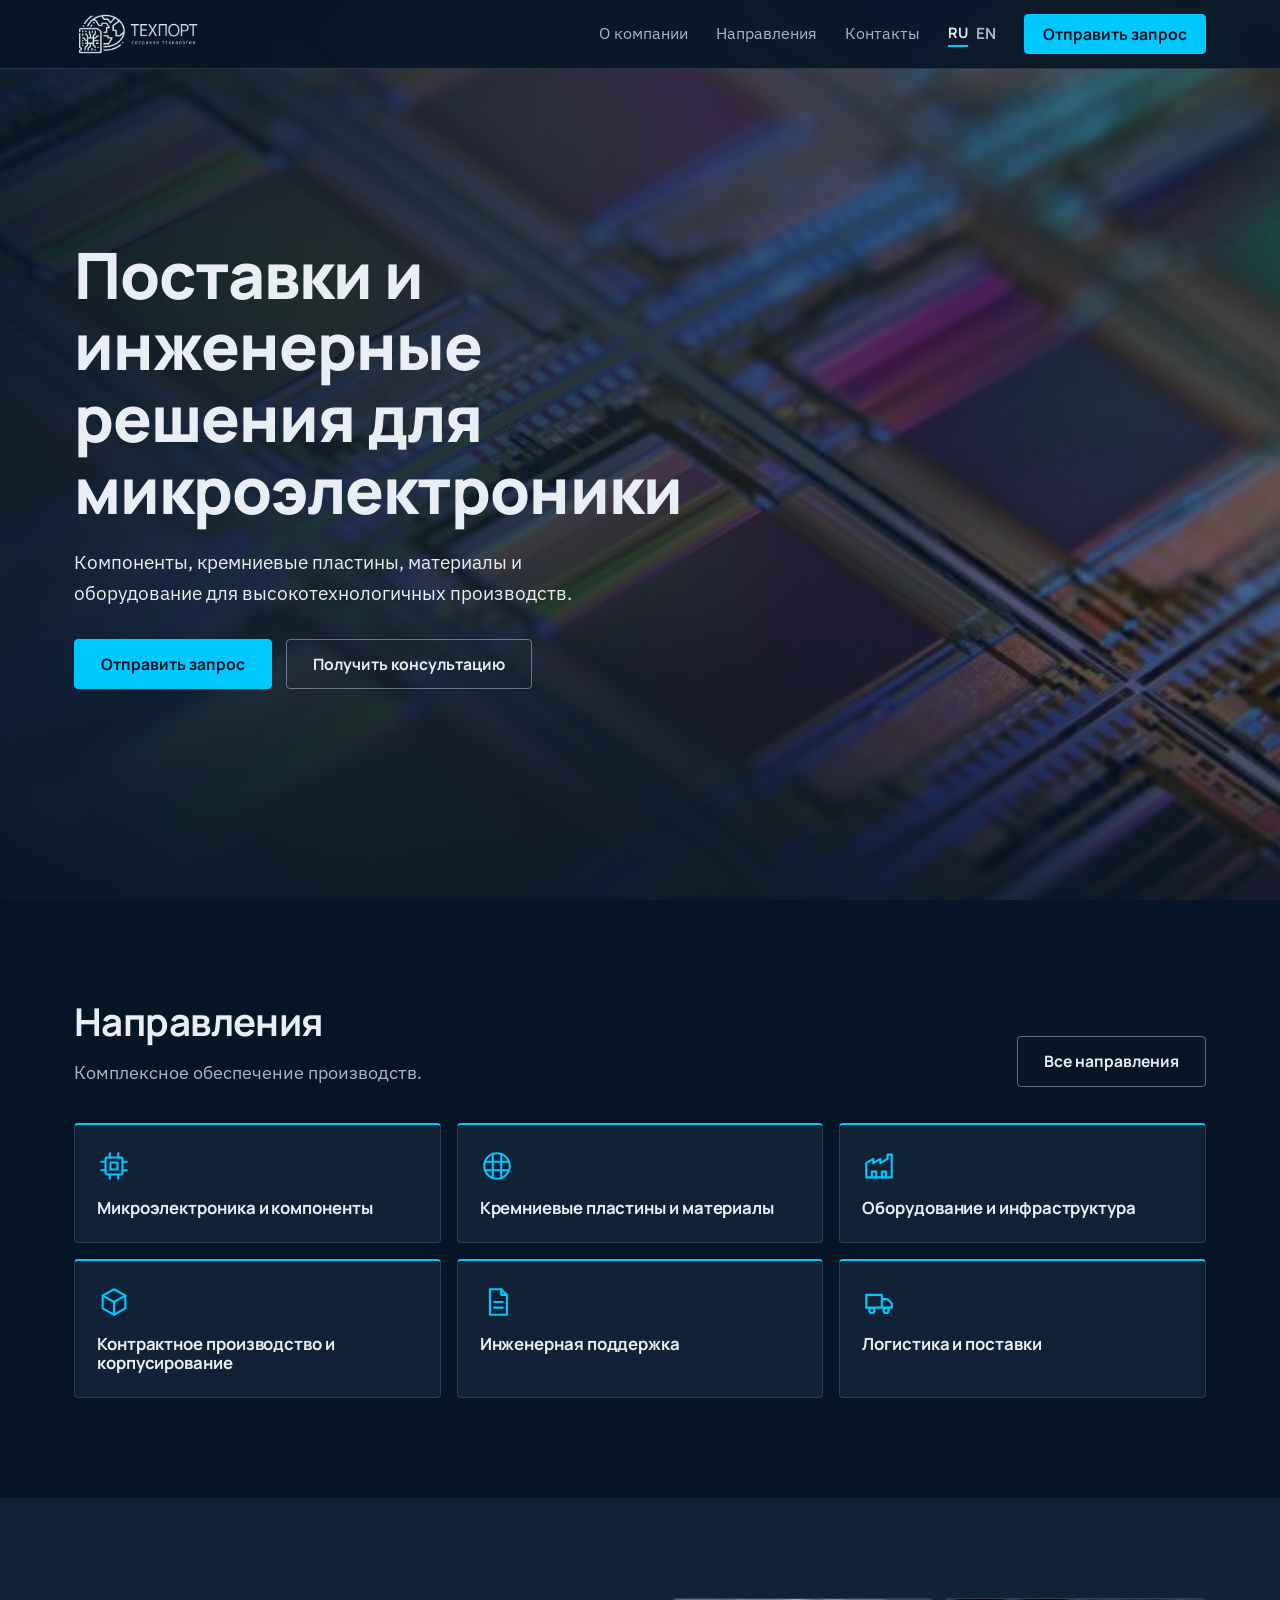
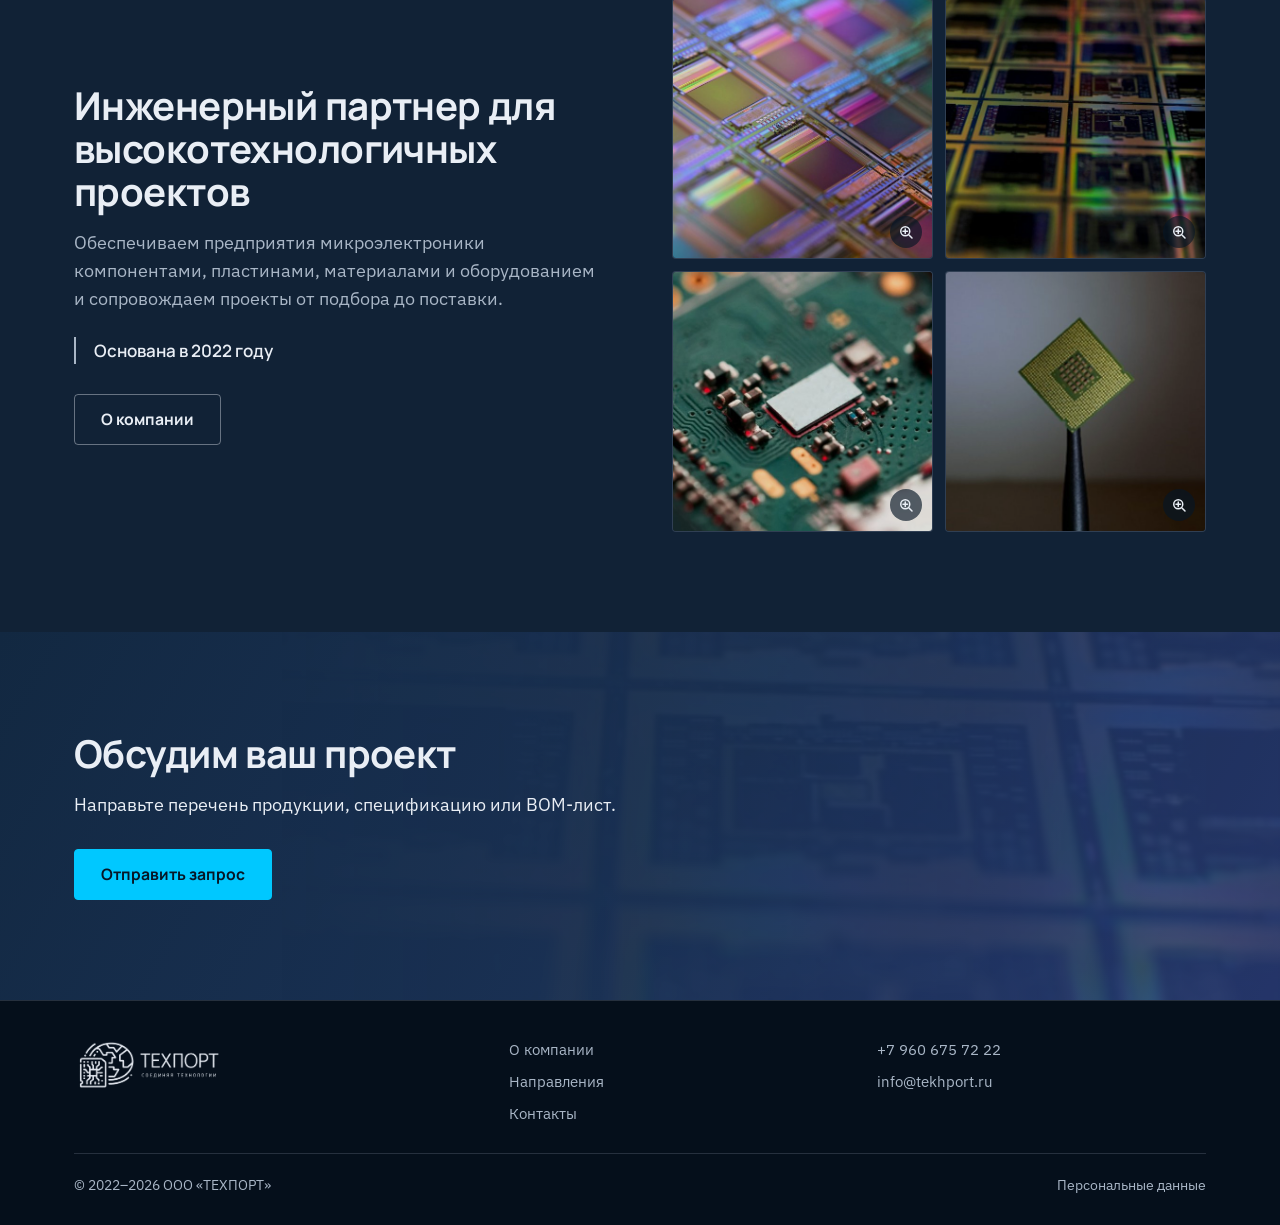
==== commit 2064bb2d: "Add files via upload" ====
--- a/index.html
+++ b/index.html
@@ -59,10 +59,6 @@
       </div>
     </div>
   </div>
-  <button class="vctl" id="vctl" type="button" hidden aria-label="Приостановить видео">
-    <svg class="i-pause" viewBox="0 0 18 18" aria-hidden="true"><rect x="3" y="2" width="4" height="14"/><rect x="11" y="2" width="4" height="14"/></svg>
-    <svg class="i-play" viewBox="0 0 18 18" aria-hidden="true"><path d="M4 2l12 7-12 7z"/></svg>
-  </button>
 </section>
 
 <section class="sec">
--- a/style.css
+++ b/style.css
@@ -48,7 +48,7 @@
 .burger[aria-expanded="true"] span:nth-child(3){transform:translateY(-8px) rotate(-45deg)}
 
 /* Hero with video (home) */
-.hero{position:relative;isolation:isolate;overflow:hidden;display:flex;align-items:center;min-height:min(100vh,820px);min-height:min(100svh,820px);padding-top:68px;background:url("photo-1.jpg") center/cover no-repeat,#071626}
+.hero{position:relative;isolation:isolate;overflow:hidden;display:flex;align-items:center;min-height:560px;min-height:100vh;min-height:100lvh;padding-top:68px;background:url("photo-1.jpg") center/cover no-repeat,#071626}
 .hero-video{position:absolute;inset:0;width:100%;height:100%;object-fit:cover;opacity:0;transition:opacity .9s ease;z-index:-2}
 .hero-video.ready{opacity:1}
 .hero-shade{position:absolute;inset:0;z-index:-1;background:
@@ -57,12 +57,6 @@
 .hero-inner{width:100%;padding-top:56px;padding-bottom:96px}
 .hero-copy{max-width:700px}
 .hero p.sub{font-size:1.2rem;color:var(--silver);margin-top:22px;max-width:46ch}
-.vctl{position:absolute;right:24px;bottom:24px;width:46px;height:46px;border-radius:50%;border:1px solid rgba(233,238,245,.5);background:rgba(7,22,38,.55);color:var(--silver);display:grid;place-items:center;cursor:pointer;transition:border-color .2s,color .2s}
-.vctl:hover{border-color:var(--cyan);color:var(--cyan)}
-.vctl svg{width:18px;height:18px;fill:currentColor}
-.vctl .i-play{display:none}
-.vctl.paused .i-play{display:block}
-.vctl.paused .i-pause{display:none}
 
 /* Inner page head */
 .phead{padding:calc(68px + clamp(44px,6vw,80px)) 0 clamp(32px,5vw,52px);background:radial-gradient(900px 400px at 85% 0,rgba(0,200,255,.10),transparent 60%),linear-gradient(180deg,#071626,#0b1d31);border-bottom:1px solid var(--line)}
@@ -224,7 +218,7 @@
   .tile{flex-direction:row;align-items:center;padding:18px 20px}
   .btn{width:100%;text-align:center}
   form .btn{justify-self:stretch}
-  .hero-inner{padding-top:36px;padding-bottom:92px}
+  .hero-inner{padding-top:36px;padding-bottom:72px}
   .logo img{height:42px}
 }
 @media (prefers-reduced-motion:reduce){
